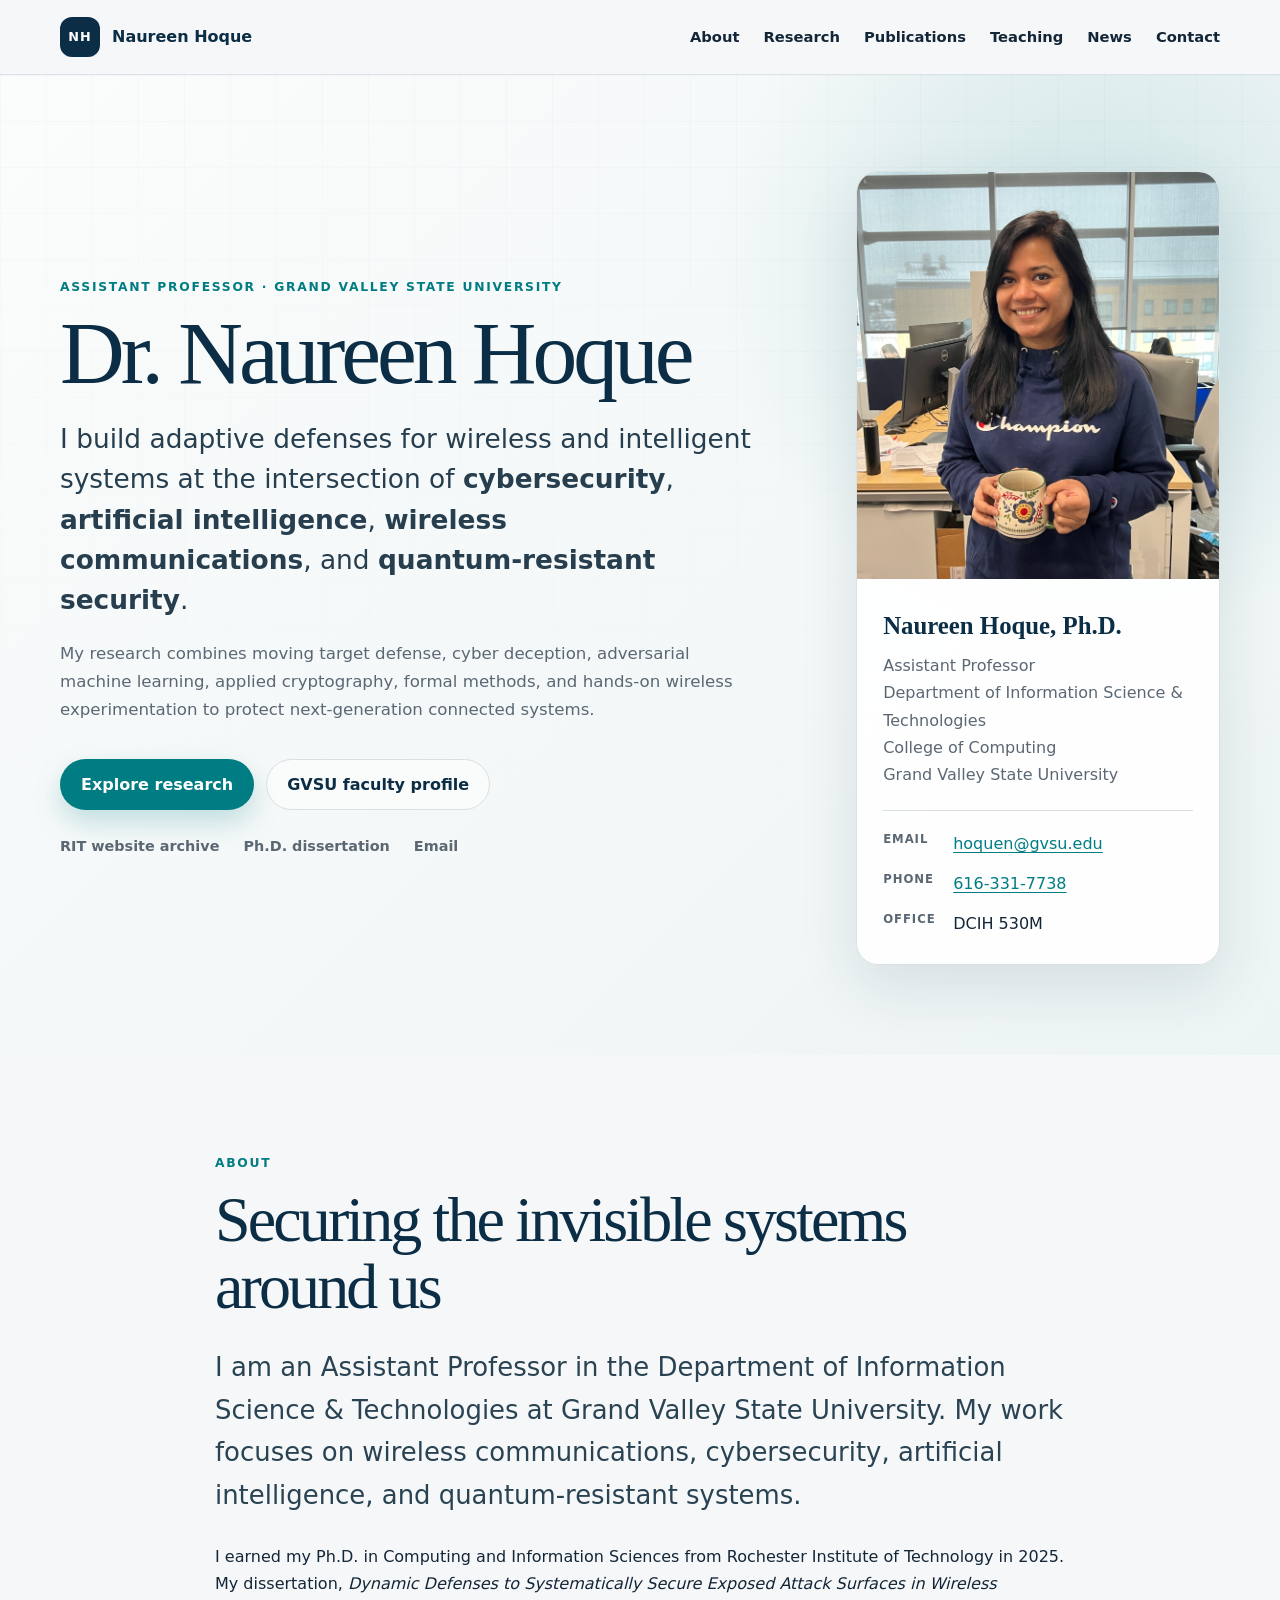
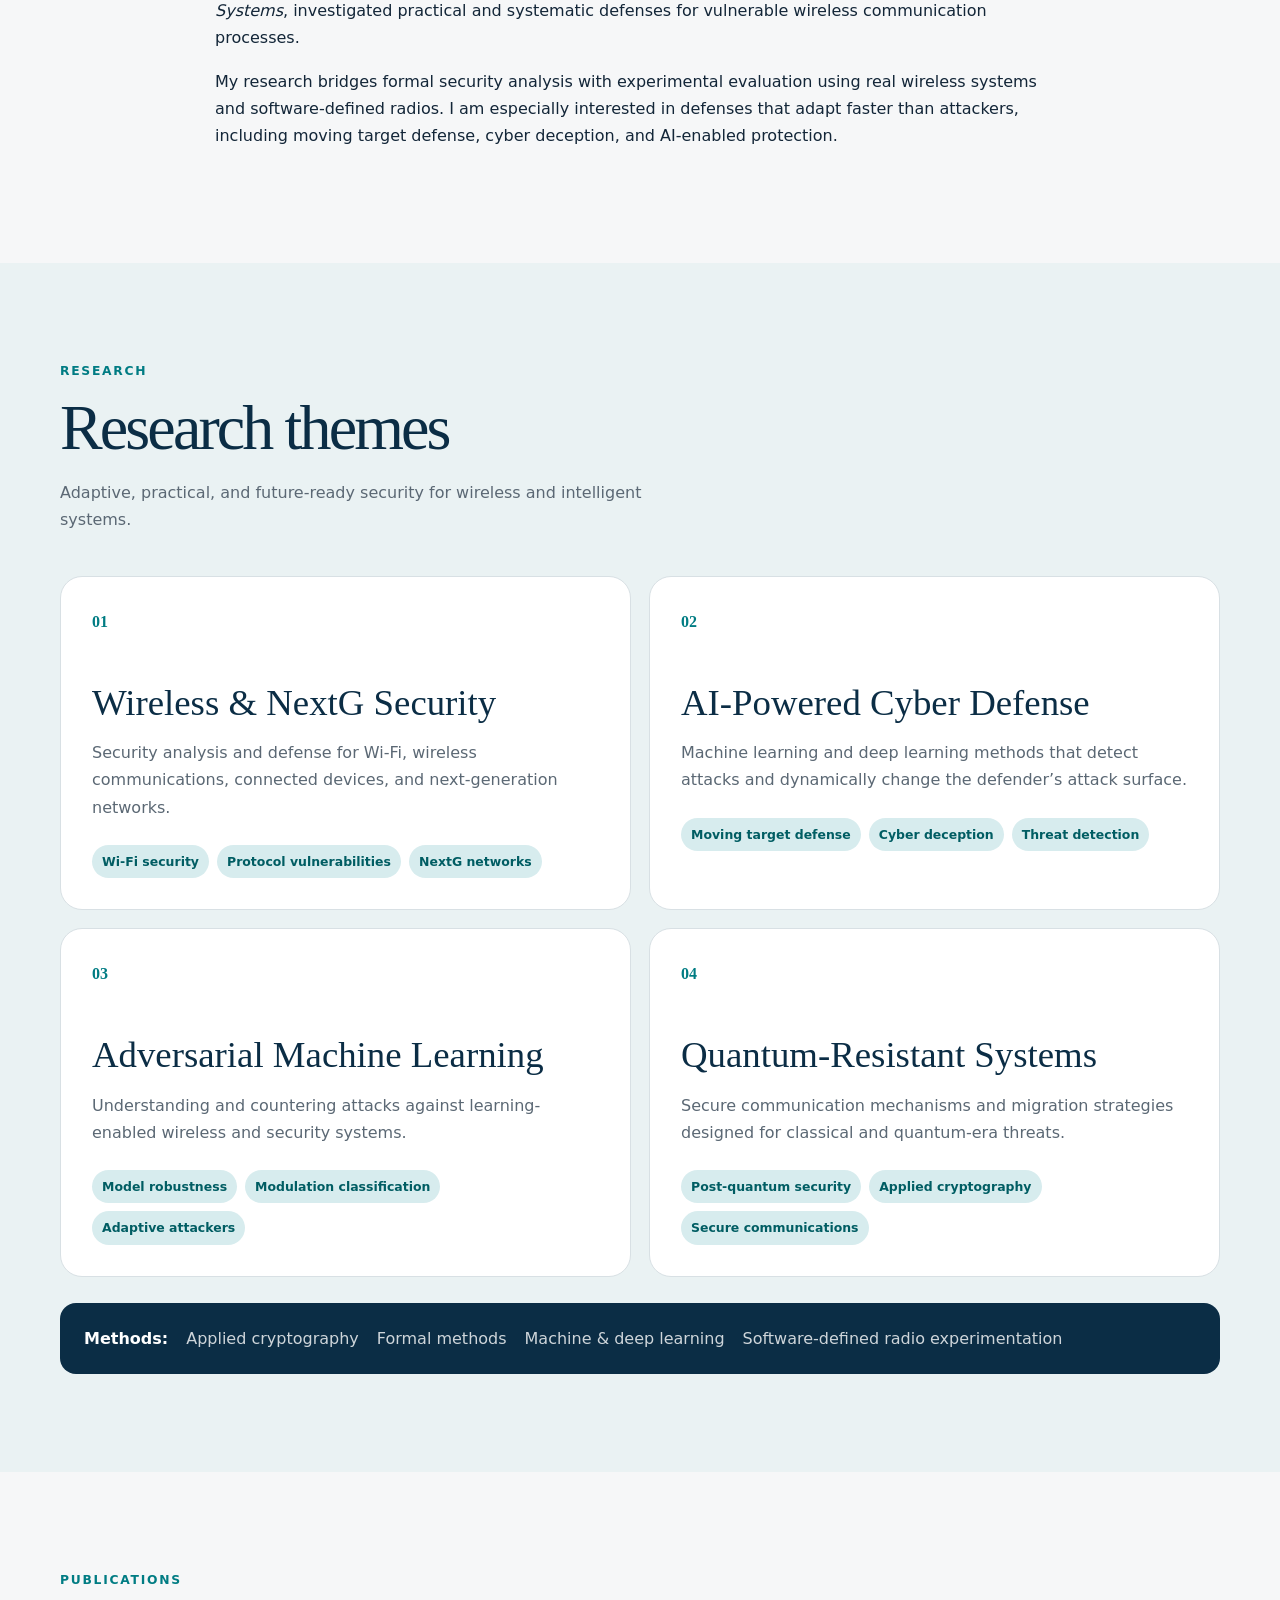
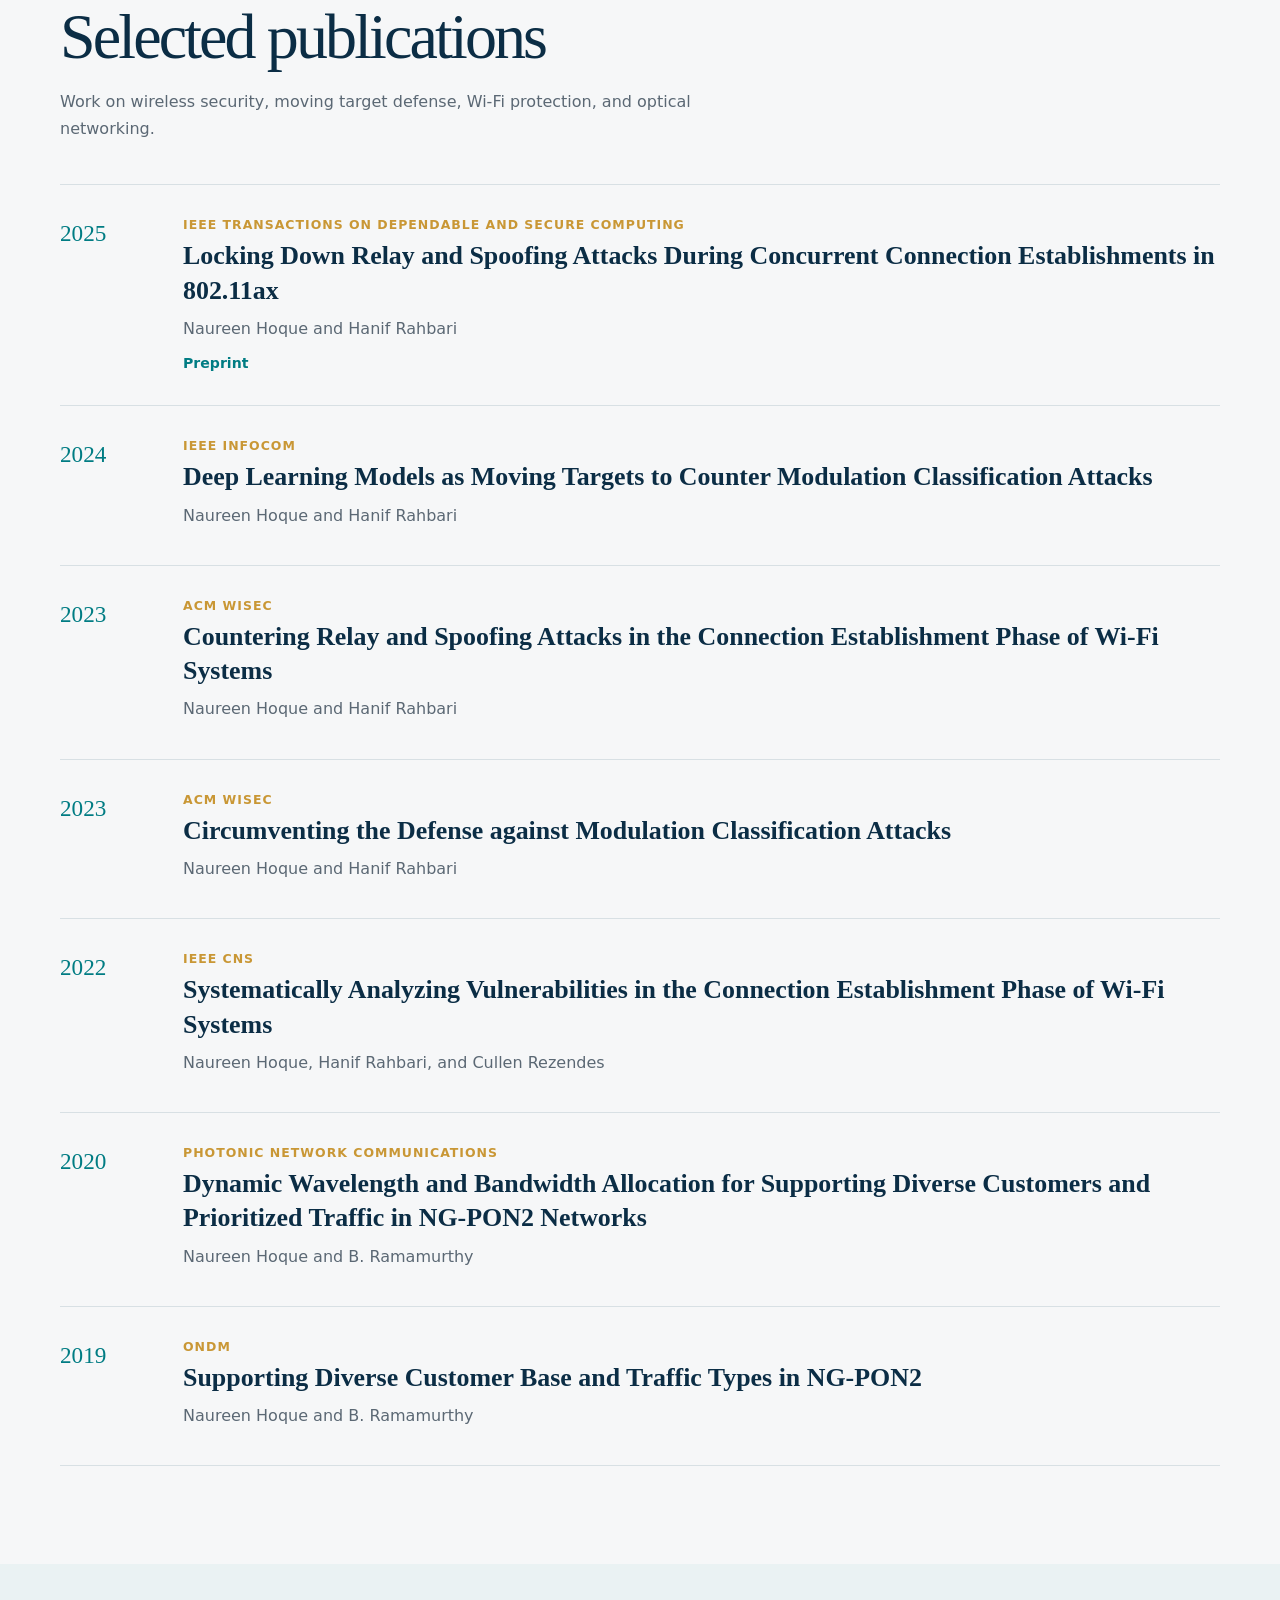
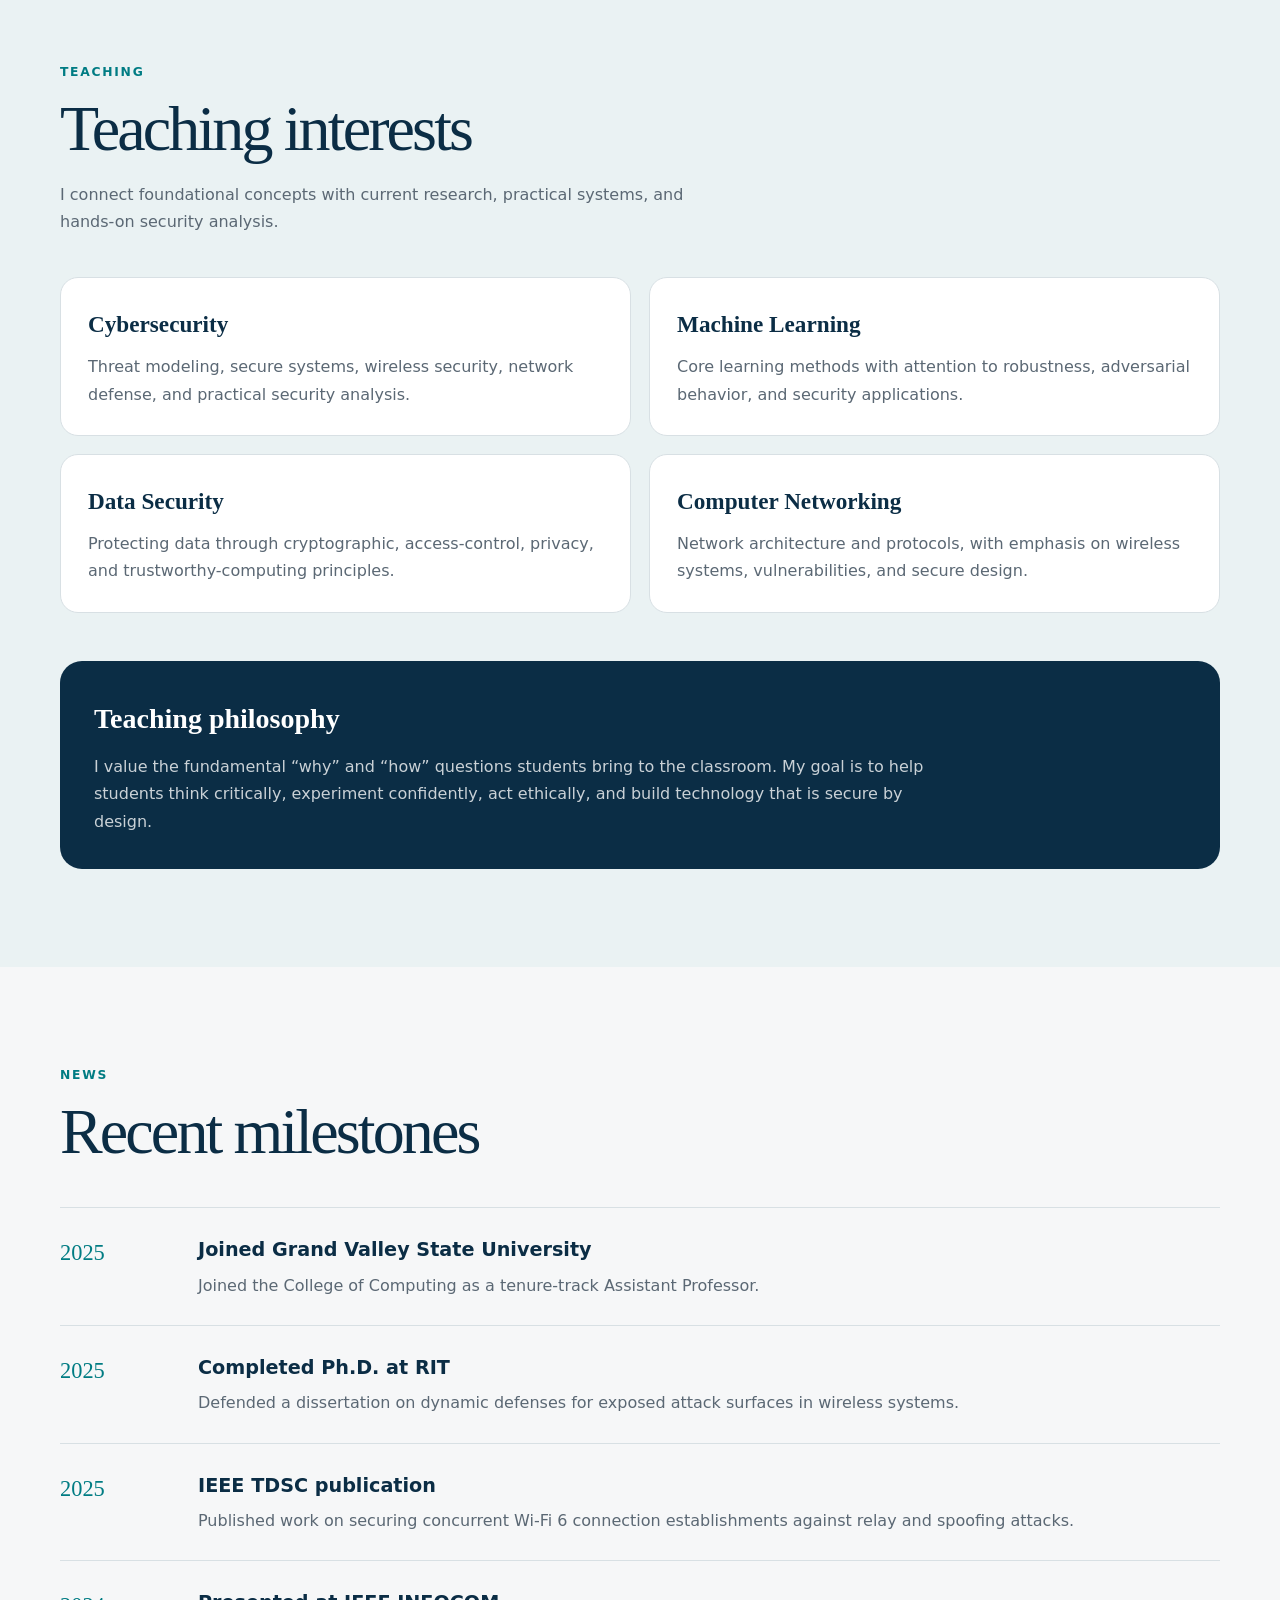
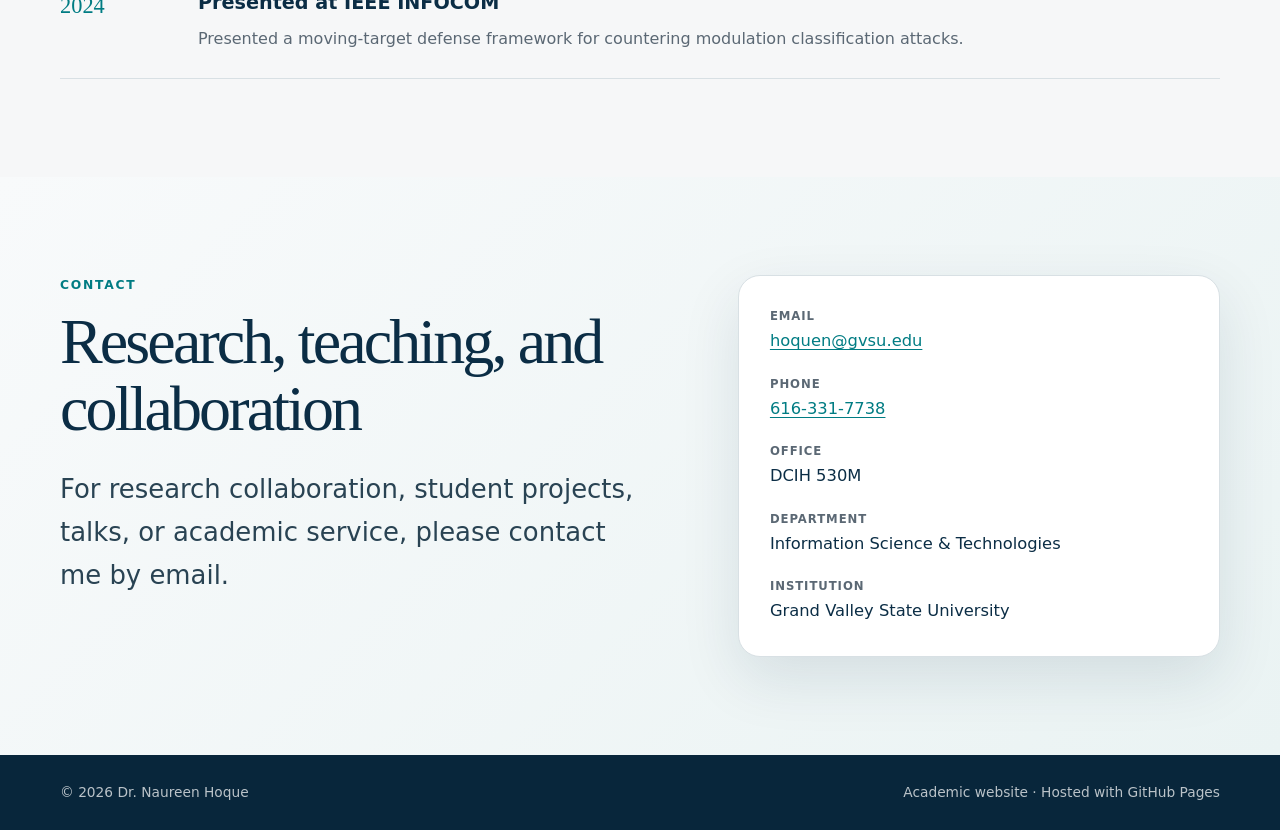
==== index.html @ 5f0228b6 "Add files via upload" ====
<!DOCTYPE html>
<html lang="en">
<head>
  <meta charset="UTF-8">
  <meta name="viewport" content="width=device-width, initial-scale=1.0">
  <meta name="description" content="Academic website of Dr. Naureen Hoque, Assistant Professor at Grand Valley State University, researching wireless security, artificial intelligence, cybersecurity, and quantum-resistant systems.">
  <title>Dr. Naureen Hoque | Wireless Security, AI & Cybersecurity</title>
  <link rel="stylesheet" href="styles.css">
  <script defer src="script.js"></script>
</head>
<body>
  <a class="skip-link" href="#main">Skip to content</a>

  <header class="site-header">
    <nav class="nav shell" aria-label="Primary navigation">
      <a class="brand" href="#home">
        <span class="brand-mark">NH</span>
        <span>Naureen Hoque</span>
      </a>
      <button class="menu-button" type="button" aria-expanded="false" aria-controls="nav-links">Menu</button>
      <div class="nav-links" id="nav-links">
        <a href="#about">About</a>
        <a href="#research">Research</a>
        <a href="#publications">Publications</a>
        <a href="#teaching">Teaching</a>
        <a href="#news">News</a>
        <a href="#contact">Contact</a>
      </div>
    </nav>
  </header>

  <main id="main">
    <section class="hero" id="home">
      <div class="shell hero-grid">
        <div class="hero-copy">
          <p class="eyebrow">Assistant Professor · Grand Valley State University</p>
          <h1>Dr. Naureen Hoque</h1>
          <p class="lead">
            I build adaptive defenses for wireless and intelligent systems at the intersection of
            <strong>cybersecurity</strong>, <strong>artificial intelligence</strong>,
            <strong>wireless communications</strong>, and <strong>quantum-resistant security</strong>.
          </p>
          <p class="intro">
            My research combines moving target defense, cyber deception, adversarial machine learning,
            applied cryptography, formal methods, and hands-on wireless experimentation to protect
            next-generation connected systems.
          </p>
          <div class="actions">
            <a class="button primary" href="#research">Explore research</a>
            <a class="button secondary" href="https://www.gvsu.edu/computing/hoque-naureen-193">GVSU faculty profile</a>
          </div>
          <div class="quick-links">
            <a href="https://people.rit.edu/~nh9502/">RIT website archive</a>
            <a href="https://repository.rit.edu/theses/12262/">Ph.D. dissertation</a>
            <a href="mailto:hoquen@gvsu.edu">Email</a>
          </div>
        </div>

        <aside class="profile-card" aria-label="Faculty profile">
          <img src="profile.jpg" alt="Portrait of Dr. Naureen Hoque">
          <div class="profile-content">
            <h2>Naureen Hoque, Ph.D.</h2>
            <p>Assistant Professor</p>
            <p>Department of Information Science &amp; Technologies</p>
            <p>College of Computing</p>
            <p>Grand Valley State University</p>
            <dl>
              <div><dt>Email</dt><dd><a href="mailto:hoquen@gvsu.edu">hoquen@gvsu.edu</a></dd></div>
              <div><dt>Phone</dt><dd><a href="tel:+16163317738">616-331-7738</a></dd></div>
              <div><dt>Office</dt><dd>DCIH 530M</dd></div>
            </dl>
          </div>
        </aside>
      </div>
    </section>

    <section class="section" id="about">
      <div class="shell narrow">
        <p class="section-label">About</p>
        <h2>Securing the invisible systems around us</h2>
        <p class="large-text">
          I am an Assistant Professor in the Department of Information Science &amp; Technologies at
          Grand Valley State University. My work focuses on wireless communications, cybersecurity,
          artificial intelligence, and quantum-resistant systems.
        </p>
        <p>
          I earned my Ph.D. in Computing and Information Sciences from Rochester Institute of Technology
          in 2025. My dissertation, <em>Dynamic Defenses to Systematically Secure Exposed Attack Surfaces
          in Wireless Systems</em>, investigated practical and systematic defenses for vulnerable wireless
          communication processes.
        </p>
        <p>
          My research bridges formal security analysis with experimental evaluation using real wireless
          systems and software-defined radios. I am especially interested in defenses that adapt faster
          than attackers, including moving target defense, cyber deception, and AI-enabled protection.
        </p>
      </div>
    </section>

    <section class="section tinted" id="research">
      <div class="shell">
        <p class="section-label">Research</p>
        <div class="section-heading">
          <div>
            <h2>Research themes</h2>
            <p>Adaptive, practical, and future-ready security for wireless and intelligent systems.</p>
          </div>
        </div>

        <div class="research-grid">
          <article class="research-card">
            <span>01</span>
            <h3>Wireless &amp; NextG Security</h3>
            <p>Security analysis and defense for Wi-Fi, wireless communications, connected devices, and next-generation networks.</p>
            <ul><li>Wi-Fi security</li><li>Protocol vulnerabilities</li><li>NextG networks</li></ul>
          </article>
          <article class="research-card">
            <span>02</span>
            <h3>AI-Powered Cyber Defense</h3>
            <p>Machine learning and deep learning methods that detect attacks and dynamically change the defender’s attack surface.</p>
            <ul><li>Moving target defense</li><li>Cyber deception</li><li>Threat detection</li></ul>
          </article>
          <article class="research-card">
            <span>03</span>
            <h3>Adversarial Machine Learning</h3>
            <p>Understanding and countering attacks against learning-enabled wireless and security systems.</p>
            <ul><li>Model robustness</li><li>Modulation classification</li><li>Adaptive attackers</li></ul>
          </article>
          <article class="research-card">
            <span>04</span>
            <h3>Quantum-Resistant Systems</h3>
            <p>Secure communication mechanisms and migration strategies designed for classical and quantum-era threats.</p>
            <ul><li>Post-quantum security</li><li>Applied cryptography</li><li>Secure communications</li></ul>
          </article>
        </div>

        <div class="methods-strip">
          <strong>Methods:</strong>
          <span>Applied cryptography</span>
          <span>Formal methods</span>
          <span>Machine &amp; deep learning</span>
          <span>Software-defined radio experimentation</span>
        </div>
      </div>
    </section>

    <section class="section" id="publications">
      <div class="shell">
        <p class="section-label">Publications</p>
        <div class="section-heading">
          <div>
            <h2>Selected publications</h2>
            <p>Work on wireless security, moving target defense, Wi-Fi protection, and optical networking.</p>
          </div>
        </div>

        <div class="publication-list">
          <article class="publication">
            <div class="year">2025</div>
            <div>
              <p class="venue">IEEE Transactions on Dependable and Secure Computing</p>
              <h3>Locking Down Relay and Spoofing Attacks During Concurrent Connection Establishments in 802.11ax</h3>
              <p>Naureen Hoque and Hanif Rahbari</p>
              <a href="https://arxiv.org/abs/2501.01517">Preprint</a>
            </div>
          </article>
          <article class="publication">
            <div class="year">2024</div>
            <div>
              <p class="venue">IEEE INFOCOM</p>
              <h3>Deep Learning Models as Moving Targets to Counter Modulation Classification Attacks</h3>
              <p>Naureen Hoque and Hanif Rahbari</p>
            </div>
          </article>
          <article class="publication">
            <div class="year">2023</div>
            <div>
              <p class="venue">ACM WiSec</p>
              <h3>Countering Relay and Spoofing Attacks in the Connection Establishment Phase of Wi-Fi Systems</h3>
              <p>Naureen Hoque and Hanif Rahbari</p>
            </div>
          </article>
          <article class="publication">
            <div class="year">2023</div>
            <div>
              <p class="venue">ACM WiSec</p>
              <h3>Circumventing the Defense against Modulation Classification Attacks</h3>
              <p>Naureen Hoque and Hanif Rahbari</p>
            </div>
          </article>
          <article class="publication">
            <div class="year">2022</div>
            <div>
              <p class="venue">IEEE CNS</p>
              <h3>Systematically Analyzing Vulnerabilities in the Connection Establishment Phase of Wi-Fi Systems</h3>
              <p>Naureen Hoque, Hanif Rahbari, and Cullen Rezendes</p>
            </div>
          </article>
          <article class="publication">
            <div class="year">2020</div>
            <div>
              <p class="venue">Photonic Network Communications</p>
              <h3>Dynamic Wavelength and Bandwidth Allocation for Supporting Diverse Customers and Prioritized Traffic in NG-PON2 Networks</h3>
              <p>Naureen Hoque and B. Ramamurthy</p>
            </div>
          </article>
          <article class="publication">
            <div class="year">2019</div>
            <div>
              <p class="venue">ONDM</p>
              <h3>Supporting Diverse Customer Base and Traffic Types in NG-PON2</h3>
              <p>Naureen Hoque and B. Ramamurthy</p>
            </div>
          </article>
        </div>
      </div>
    </section>

    <section class="section tinted" id="teaching">
      <div class="shell">
        <p class="section-label">Teaching</p>
        <div class="section-heading">
          <div>
            <h2>Teaching interests</h2>
            <p>I connect foundational concepts with current research, practical systems, and hands-on security analysis.</p>
          </div>
        </div>
        <div class="teaching-grid">
          <article><h3>Cybersecurity</h3><p>Threat modeling, secure systems, wireless security, network defense, and practical security analysis.</p></article>
          <article><h3>Machine Learning</h3><p>Core learning methods with attention to robustness, adversarial behavior, and security applications.</p></article>
          <article><h3>Data Security</h3><p>Protecting data through cryptographic, access-control, privacy, and trustworthy-computing principles.</p></article>
          <article><h3>Computer Networking</h3><p>Network architecture and protocols, with emphasis on wireless systems, vulnerabilities, and secure design.</p></article>
        </div>
        <div class="teaching-philosophy">
          <h3>Teaching philosophy</h3>
          <p>
            I value the fundamental “why” and “how” questions students bring to the classroom. My goal is to
            help students think critically, experiment confidently, act ethically, and build technology that is secure by design.
          </p>
        </div>
      </div>
    </section>

    <section class="section" id="news">
      <div class="shell">
        <p class="section-label">News</p>
        <h2>Recent milestones</h2>
        <div class="timeline">
          <article><time>2025</time><div><h3>Joined Grand Valley State University</h3><p>Joined the College of Computing as a tenure-track Assistant Professor.</p></div></article>
          <article><time>2025</time><div><h3>Completed Ph.D. at RIT</h3><p>Defended a dissertation on dynamic defenses for exposed attack surfaces in wireless systems.</p></div></article>
          <article><time>2025</time><div><h3>IEEE TDSC publication</h3><p>Published work on securing concurrent Wi-Fi 6 connection establishments against relay and spoofing attacks.</p></div></article>
          <article><time>2024</time><div><h3>Presented at IEEE INFOCOM</h3><p>Presented a moving-target defense framework for countering modulation classification attacks.</p></div></article>
        </div>
      </div>
    </section>

    <section class="section contact-section" id="contact">
      <div class="shell contact-grid">
        <div>
          <p class="section-label">Contact</p>
          <h2>Research, teaching, and collaboration</h2>
          <p class="large-text">For research collaboration, student projects, talks, or academic service, please contact me by email.</p>
        </div>
        <div class="contact-card">
          <dl>
            <div><dt>Email</dt><dd><a href="mailto:hoquen@gvsu.edu">hoquen@gvsu.edu</a></dd></div>
            <div><dt>Phone</dt><dd><a href="tel:+16163317738">616-331-7738</a></dd></div>
            <div><dt>Office</dt><dd>DCIH 530M</dd></div>
            <div><dt>Department</dt><dd>Information Science &amp; Technologies</dd></div>
            <div><dt>Institution</dt><dd>Grand Valley State University</dd></div>
          </dl>
        </div>
      </div>
    </section>
  </main>

  <footer>
    <div class="shell footer-inner">
      <p>© <span id="year"></span> Dr. Naureen Hoque</p>
      <p>Academic website · Hosted with GitHub Pages</p>
    </div>
  </footer>
</body>
</html>
---- styles.css ----
:root {
  --ink: #132638;
  --muted: #5b6874;
  --paper: #f6f7f8;
  --surface: #ffffff;
  --tint: #eaf2f3;
  --line: #d8e0e4;
  --accent: #007c83;
  --accent-dark: #005d63;
  --navy: #0b2d45;
  --gold: #c99735;
  --shadow: 0 22px 60px rgba(11, 45, 69, 0.11);
  --radius: 22px;
  --width: 1160px;
}

* { box-sizing: border-box; }
html { scroll-behavior: smooth; }
body {
  margin: 0;
  color: var(--ink);
  background: var(--paper);
  font-family: Inter, ui-sans-serif, system-ui, -apple-system, BlinkMacSystemFont, "Segoe UI", sans-serif;
  line-height: 1.7;
}
a { color: var(--accent); text-underline-offset: .2em; }
a:hover { color: var(--accent-dark); }
img { max-width: 100%; display: block; }
.shell { width: min(calc(100% - 40px), var(--width)); margin-inline: auto; }
.narrow { max-width: 850px; }
.skip-link { position: fixed; top: 10px; left: 10px; z-index: 100; padding: 9px 13px; color: white; background: var(--navy); border-radius: 8px; transform: translateY(-160%); }
.skip-link:focus { transform: translateY(0); }

.site-header { position: sticky; top: 0; z-index: 50; background: rgba(246,247,248,.94); border-bottom: 1px solid rgba(216,224,228,.9); backdrop-filter: blur(14px); }
.nav { min-height: 74px; display: flex; align-items: center; justify-content: space-between; gap: 28px; }
.brand { display: inline-flex; align-items: center; gap: 12px; color: var(--navy); font-weight: 850; text-decoration: none; }
.brand-mark { display: grid; place-items: center; width: 40px; height: 40px; color: white; background: var(--navy); border-radius: 12px; font-size: .8rem; letter-spacing: .08em; }
.nav-links { display: flex; gap: 24px; align-items: center; }
.nav-links a { color: var(--ink); font-size: .92rem; font-weight: 720; text-decoration: none; }
.nav-links a:hover { color: var(--accent); }
.menu-button { display: none; border: 0; background: transparent; color: var(--navy); font: inherit; font-weight: 800; cursor: pointer; }

.hero { position: relative; overflow: hidden; padding: 96px 0 90px; background: radial-gradient(circle at 85% 20%, rgba(0,124,131,.17), transparent 28%), linear-gradient(135deg, #fbfcfc, #edf4f4); }
.hero::before { content: ""; position: absolute; inset: 0; opacity: .17; pointer-events: none; background-image: linear-gradient(rgba(11,45,69,.12) 1px, transparent 1px), linear-gradient(90deg, rgba(11,45,69,.12) 1px, transparent 1px); background-size: 46px 46px; mask-image: linear-gradient(to bottom, black, transparent 90%); }
.hero-grid { position: relative; display: grid; grid-template-columns: 1.32fr .68fr; gap: clamp(50px, 8vw, 90px); align-items: center; }
.eyebrow, .section-label { margin: 0 0 12px; color: var(--accent); font-size: .77rem; font-weight: 900; letter-spacing: .14em; text-transform: uppercase; }
h1, h2, h3 { color: var(--navy); }
h1, .section h2 { font-family: Georgia, "Times New Roman", serif; font-weight: 500; letter-spacing: -.045em; }
h1 { max-width: 750px; margin: 0 0 24px; font-size: clamp(3.2rem, 7vw, 6.4rem); line-height: .95; }
.lead { max-width: 770px; margin: 0 0 20px; color: #263e4e; font-size: clamp(1.25rem, 2.4vw, 1.65rem); line-height: 1.52; }
.intro { max-width: 700px; margin: 0; color: var(--muted); font-size: 1.04rem; }
.actions { display: flex; flex-wrap: wrap; gap: 12px; margin-top: 34px; }
.button { display: inline-flex; min-height: 48px; align-items: center; justify-content: center; padding: 11px 20px; border: 1px solid transparent; border-radius: 999px; font-weight: 800; text-decoration: none; transition: transform .18s ease, box-shadow .18s ease, background .18s ease; }
.button:hover { transform: translateY(-2px); }
.button.primary { color: white; background: var(--accent); box-shadow: 0 12px 28px rgba(0,124,131,.22); }
.button.primary:hover { color: white; background: var(--accent-dark); }
.button.secondary { color: var(--navy); border-color: var(--line); background: rgba(255,255,255,.55); }
.button.secondary:hover { background: white; }
.quick-links { display: flex; flex-wrap: wrap; gap: 12px 24px; margin-top: 24px; }
.quick-links a { color: var(--muted); font-size: .9rem; font-weight: 750; text-decoration: none; }
.quick-links a:hover { color: var(--accent); }

.profile-card { overflow: hidden; background: rgba(255,255,255,.9); border: 1px solid rgba(216,224,228,.95); border-radius: var(--radius); box-shadow: var(--shadow); }
.profile-card img { width: 100%; aspect-ratio: 4 / 4.5; object-fit: cover; object-position: center 27%; }
.profile-content { padding: 26px; }
.profile-content h2 { margin: 0 0 5px; font-family: Georgia, "Times New Roman", serif; font-size: 1.55rem; font-weight: 600; }
.profile-content p { margin: 0; color: var(--muted); }
.profile-content dl { display: grid; gap: 13px; margin: 22px 0 0; padding-top: 19px; border-top: 1px solid var(--line); }
.profile-content dl div { display: grid; grid-template-columns: 58px 1fr; gap: 12px; }
dt { color: var(--muted); font-size: .73rem; font-weight: 900; letter-spacing: .08em; text-transform: uppercase; }
dd { margin: 0; }

.section { padding: 98px 0; }
.tinted { background: var(--tint); }
.section h2 { margin: 0 0 18px; font-size: clamp(2.3rem, 5vw, 4.35rem); line-height: 1.05; }
.large-text { color: #294353; font-size: clamp(1.25rem, 2.25vw, 1.62rem); line-height: 1.65; }
.section-heading { display: flex; justify-content: space-between; align-items: end; gap: 30px; margin-bottom: 42px; }
.section-heading p { max-width: 650px; margin: 0; color: var(--muted); }

.research-grid { display: grid; grid-template-columns: repeat(2, 1fr); gap: 18px; }
.research-card { min-height: 310px; padding: 31px; background: var(--surface); border: 1px solid var(--line); border-radius: var(--radius); transition: transform .18s ease, box-shadow .18s ease; }
.research-card:hover { transform: translateY(-5px); box-shadow: var(--shadow); }
.research-card > span { color: var(--accent); font-family: Georgia, "Times New Roman", serif; font-weight: 700; }
.research-card h3 { margin: 48px 0 12px; font-family: Georgia, "Times New Roman", serif; font-size: clamp(1.65rem, 3vw, 2.3rem); font-weight: 500; line-height: 1.1; }
.research-card p { color: var(--muted); }
.research-card ul { display: flex; flex-wrap: wrap; gap: 8px; margin: 24px 0 0; padding: 0; list-style: none; }
.research-card li { padding: 6px 10px; color: var(--accent-dark); background: #d7ecee; border-radius: 999px; font-size: .78rem; font-weight: 800; }
.methods-strip { display: flex; flex-wrap: wrap; gap: 10px 18px; margin-top: 26px; padding: 22px 24px; background: var(--navy); color: rgba(255,255,255,.8); border-radius: 16px; }
.methods-strip strong { color: white; }

.publication-list { border-top: 1px solid var(--line); }
.publication { display: grid; grid-template-columns: 95px 1fr; gap: 28px; padding: 29px 0; border-bottom: 1px solid var(--line); }
.year { color: var(--accent); font-family: Georgia, "Times New Roman", serif; font-size: 1.45rem; }
.publication .venue { margin: 0 0 4px; color: var(--gold); font-size: .78rem; font-weight: 900; letter-spacing: .08em; text-transform: uppercase; }
.publication h3 { margin: 0 0 7px; font-family: Georgia, "Times New Roman", serif; font-size: clamp(1.2rem, 2.3vw, 1.62rem); line-height: 1.32; }
.publication p:not(.venue) { margin: 0 0 7px; color: var(--muted); }
.publication a { font-size: .88rem; font-weight: 800; text-decoration: none; }

.teaching-grid { display: grid; grid-template-columns: repeat(2, 1fr); gap: 18px; }
.teaching-grid article { padding: 27px; background: white; border: 1px solid var(--line); border-radius: 18px; }
.teaching-grid h3 { margin: 0 0 9px; font-family: Georgia, "Times New Roman", serif; font-size: 1.45rem; }
.teaching-grid p { margin: 0; color: var(--muted); }
.teaching-philosophy { margin-top: 48px; padding: 34px; color: white; background: var(--navy); border-radius: var(--radius); }
.teaching-philosophy h3 { margin: 0 0 11px; color: white; font-family: Georgia, "Times New Roman", serif; font-size: 1.75rem; }
.teaching-philosophy p { max-width: 850px; margin: 0; color: rgba(255,255,255,.78); }

.timeline { margin-top: 42px; border-top: 1px solid var(--line); }
.timeline article { display: grid; grid-template-columns: 110px 1fr; gap: 28px; padding: 26px 0; border-bottom: 1px solid var(--line); }
.timeline time { color: var(--accent); font-family: Georgia, "Times New Roman", serif; font-size: 1.4rem; }
.timeline h3 { margin: 0 0 5px; font-size: 1.2rem; }
.timeline p { margin: 0; color: var(--muted); }

.contact-section { background: linear-gradient(135deg, #f8fafb, #eaf3f3); }
.contact-grid { display: grid; grid-template-columns: 1fr .82fr; gap: clamp(50px, 8vw, 90px); align-items: start; }
.contact-card { padding: 31px; background: white; border: 1px solid var(--line); border-radius: var(--radius); box-shadow: var(--shadow); }
.contact-card dl { display: grid; gap: 20px; margin: 0; }
.contact-card dd { color: var(--navy); font-size: 1.02rem; }

footer { padding: 26px 0; background: #08263b; color: rgba(255,255,255,.72); }
.footer-inner { display: flex; justify-content: space-between; gap: 24px; }
.footer-inner p { margin: 0; font-size: .86rem; }

@media (max-width: 860px) {
  .menu-button { display: block; }
  .nav { position: relative; }
  .nav-links { position: absolute; top: calc(100% + 1px); left: -20px; right: -20px; display: none; padding: 12px 20px 18px; background: var(--paper); border-bottom: 1px solid var(--line); box-shadow: 0 16px 30px rgba(11,45,69,.08); }
  .nav-links.open { display: grid; gap: 0; }
  .nav-links a { padding: 10px 4px; }
  .hero { padding-top: 72px; }
  .hero-grid, .contact-grid { grid-template-columns: 1fr; }
  .profile-card { max-width: 560px; }
  .research-grid, .teaching-grid { grid-template-columns: 1fr; }
}

@media (max-width: 580px) {
  .shell { width: min(calc(100% - 28px), var(--width)); }
  .section { padding: 76px 0; }
  .hero { padding: 64px 0 72px; }
  h1 { font-size: 3.45rem; }
  .research-card, .teaching-grid article, .contact-card { padding: 23px; }
  .publication, .timeline article { grid-template-columns: 1fr; gap: 8px; }
  .year, .timeline time { font-size: 1rem; font-weight: 850; }
  .footer-inner { flex-direction: column; gap: 5px; }
}

@media (prefers-reduced-motion: reduce) {
  html { scroll-behavior: auto; }
  *, *::before, *::after { transition-duration: .01ms !important; animation-duration: .01ms !important; }
}
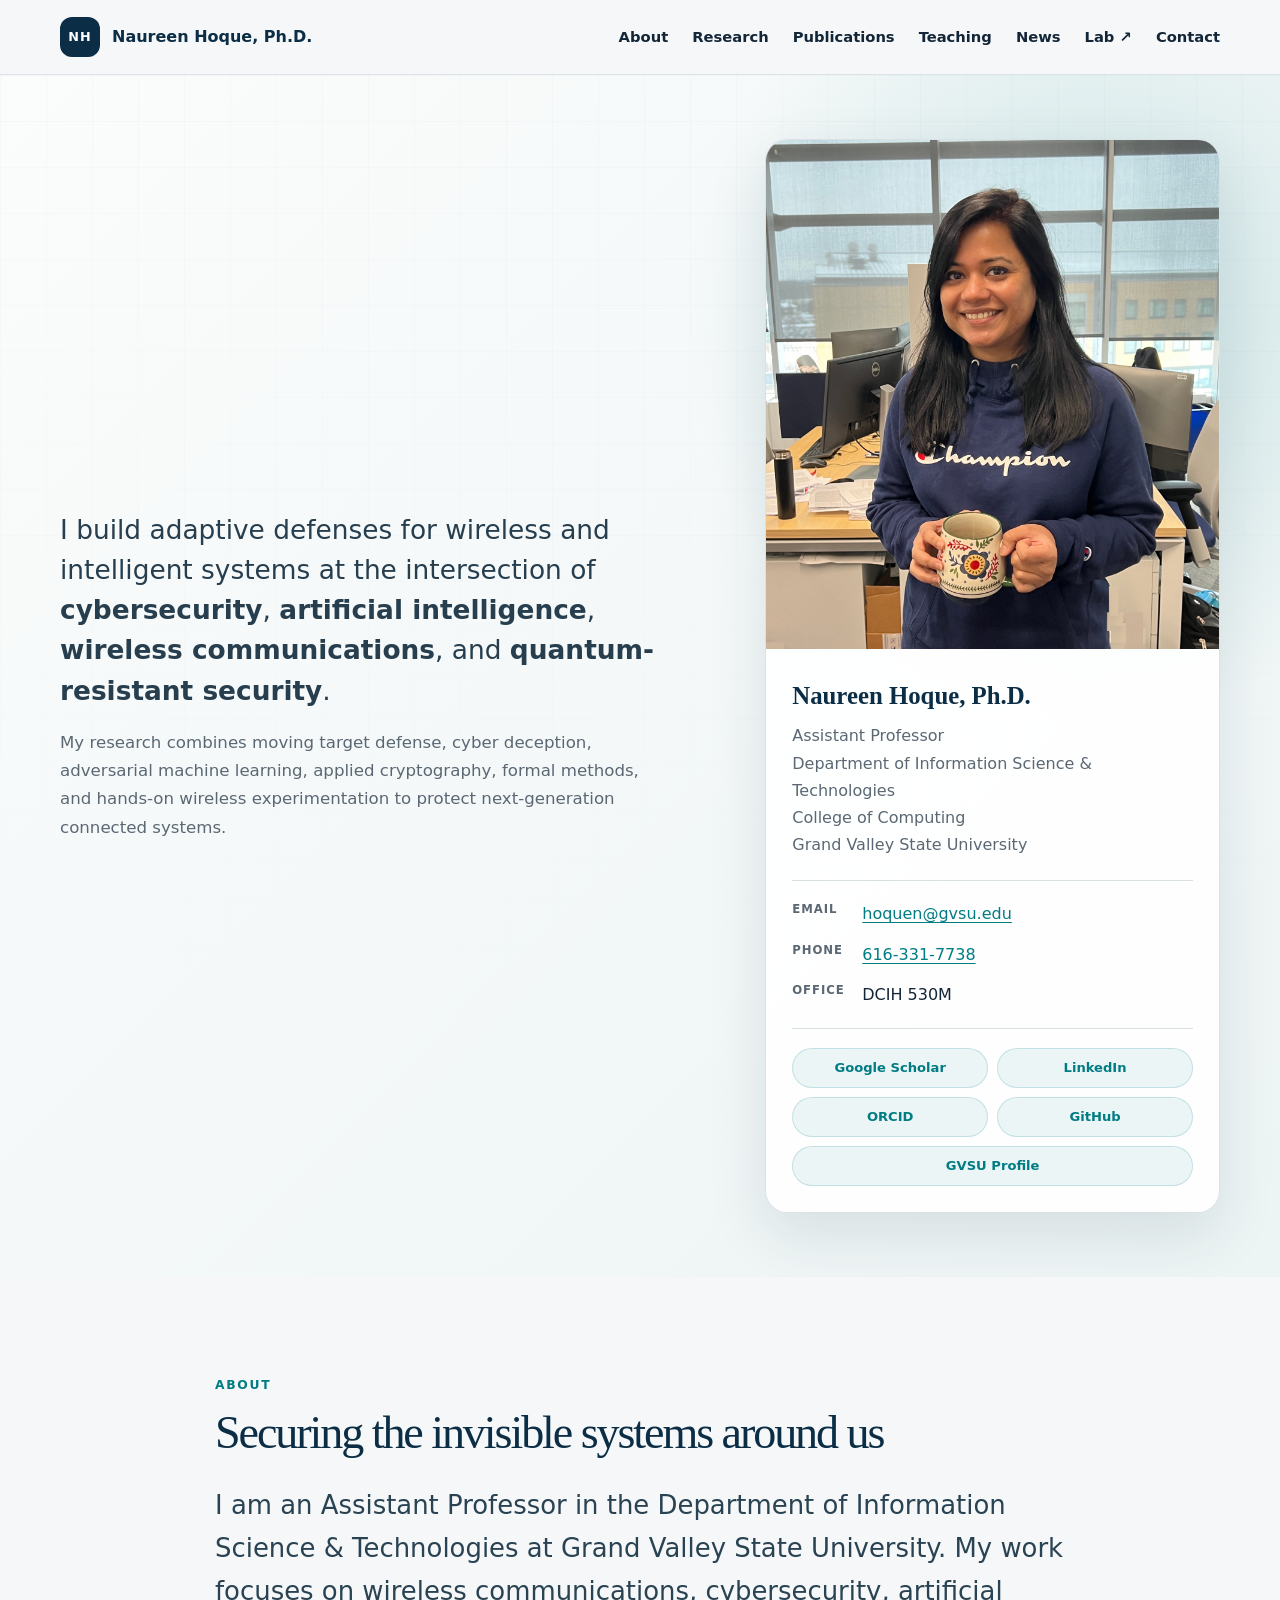
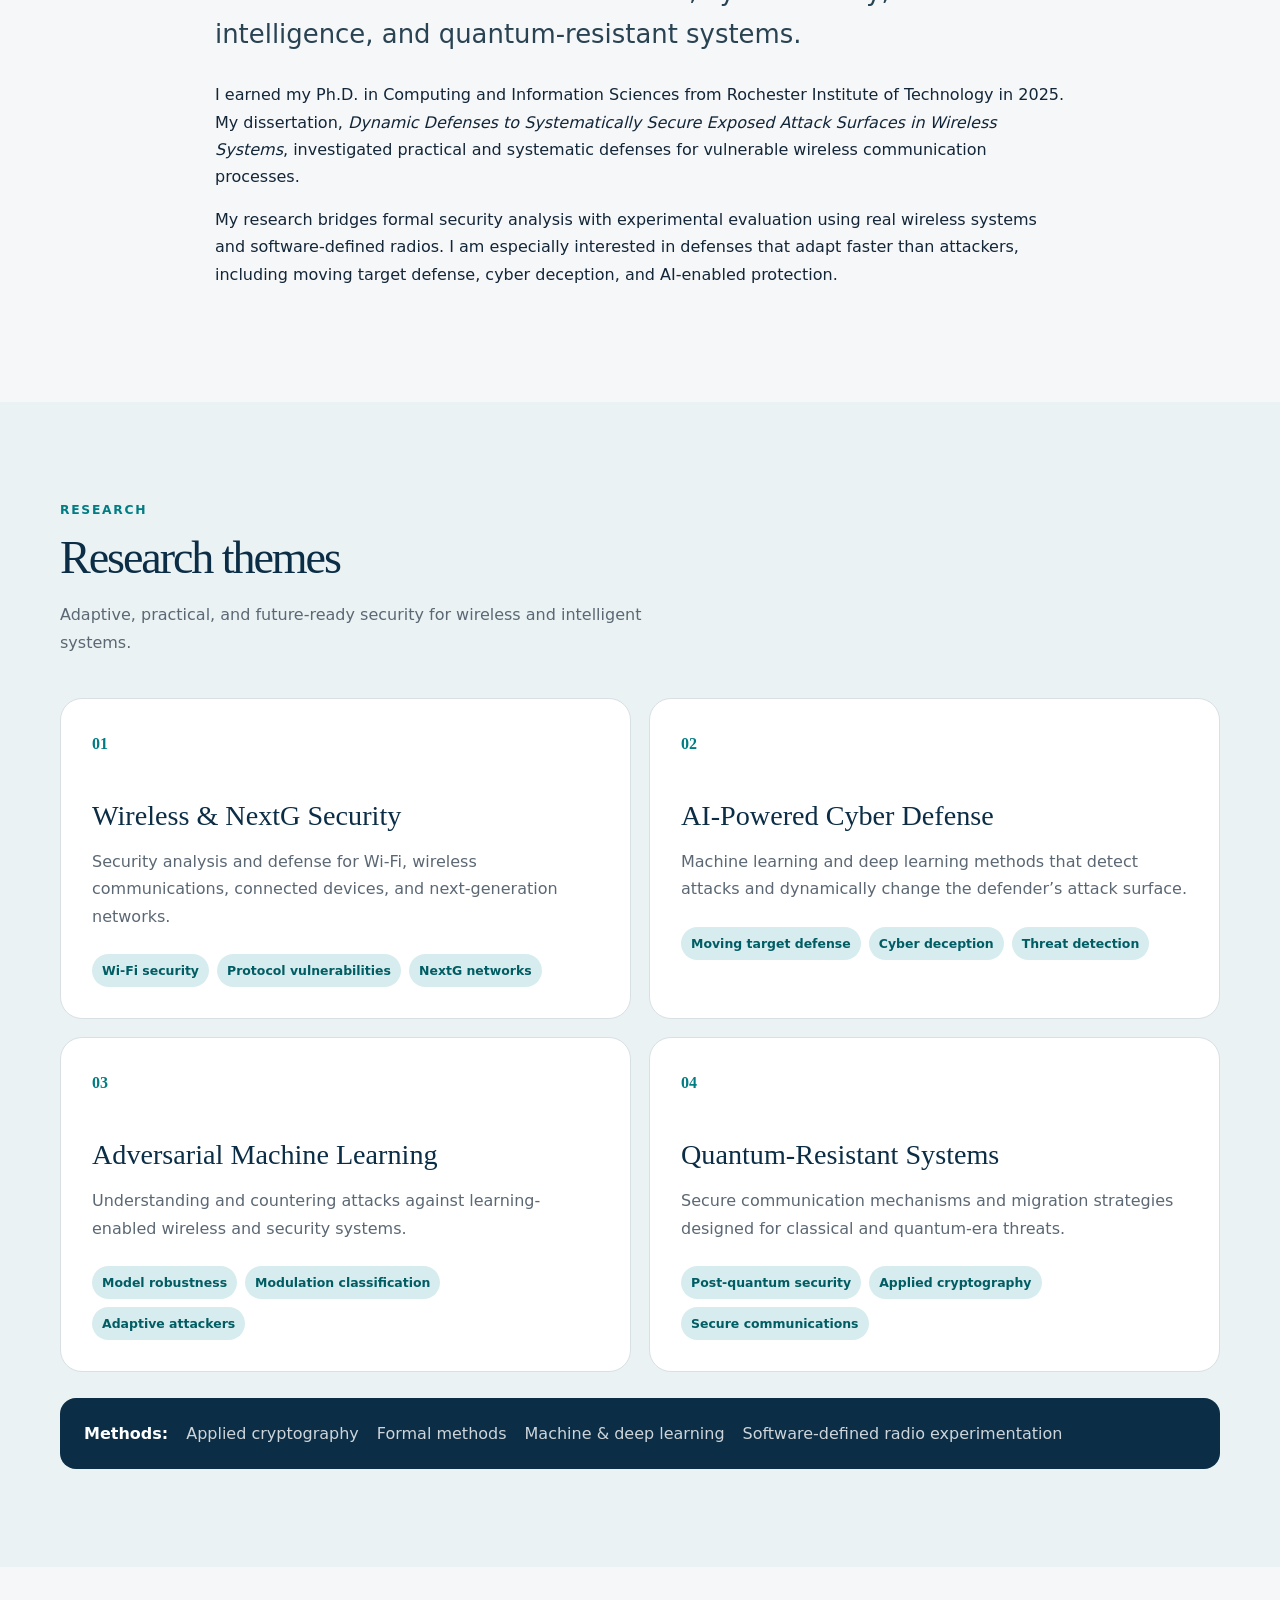
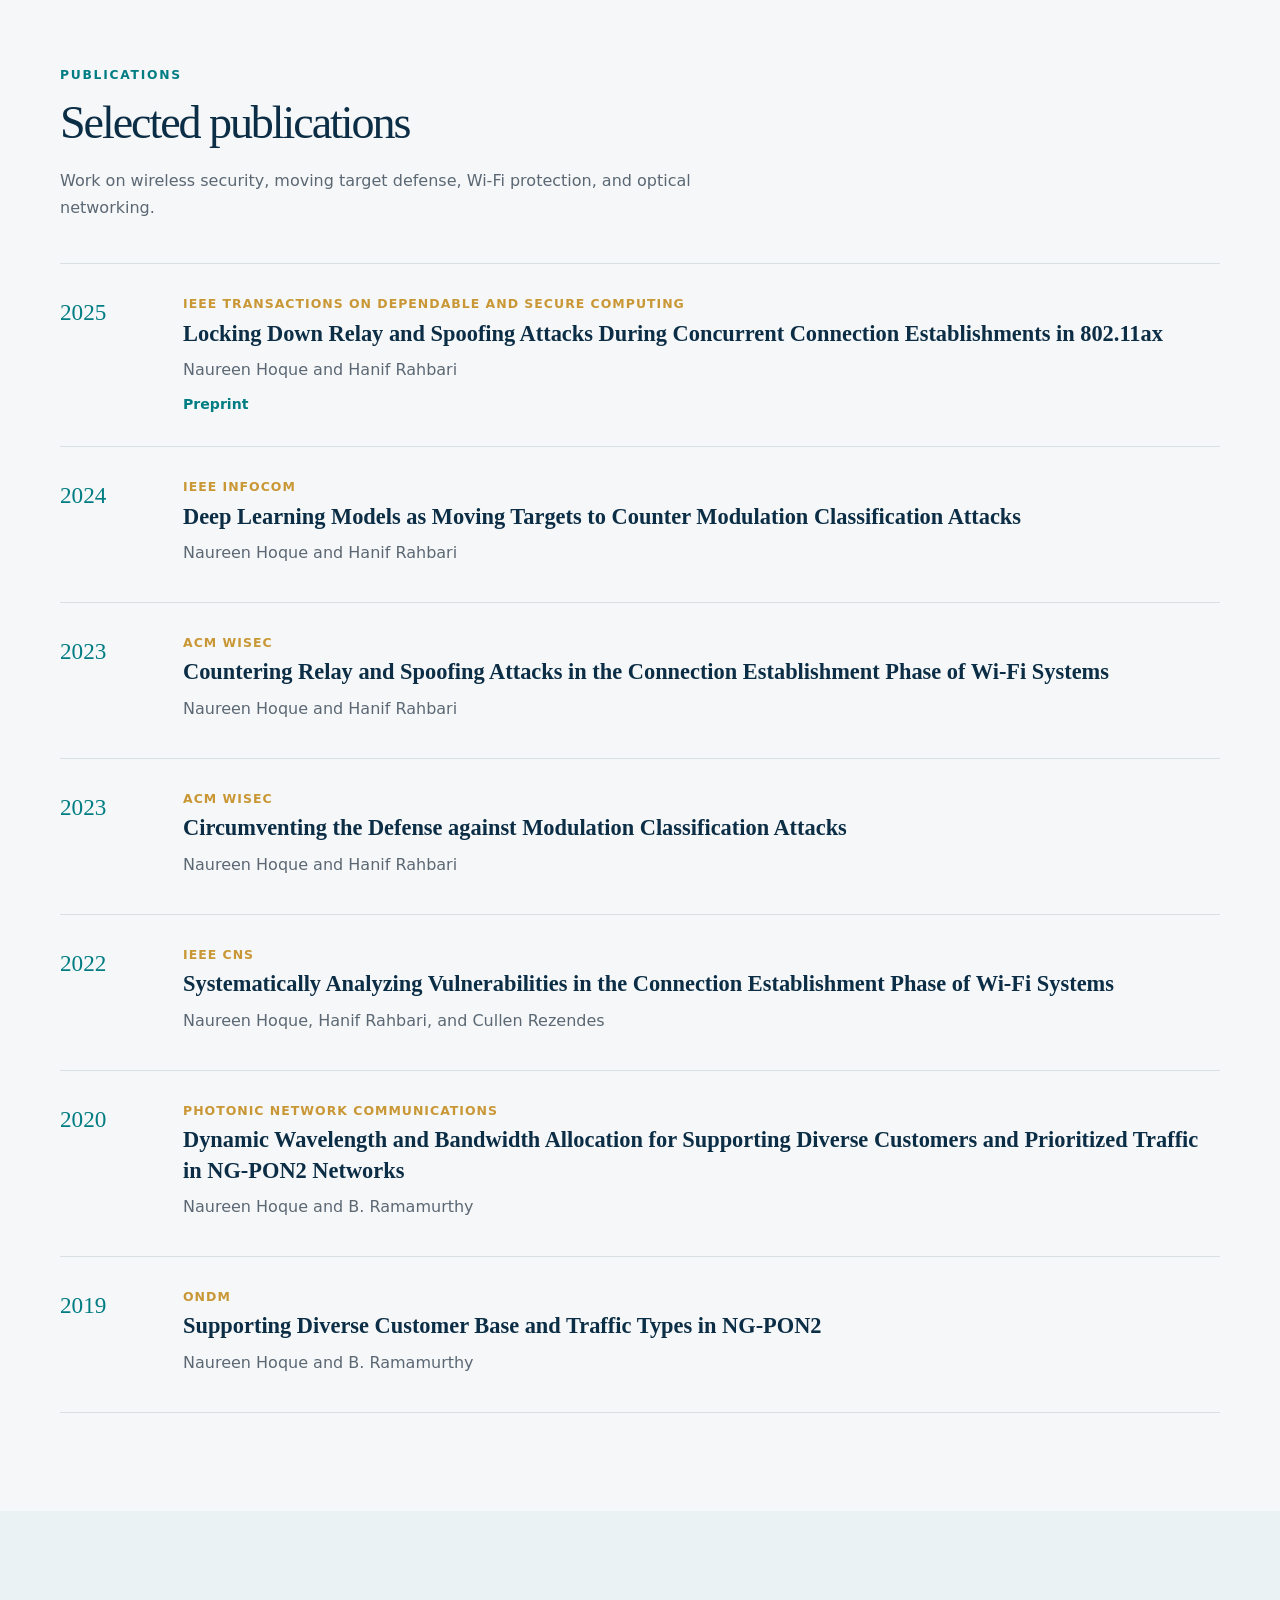
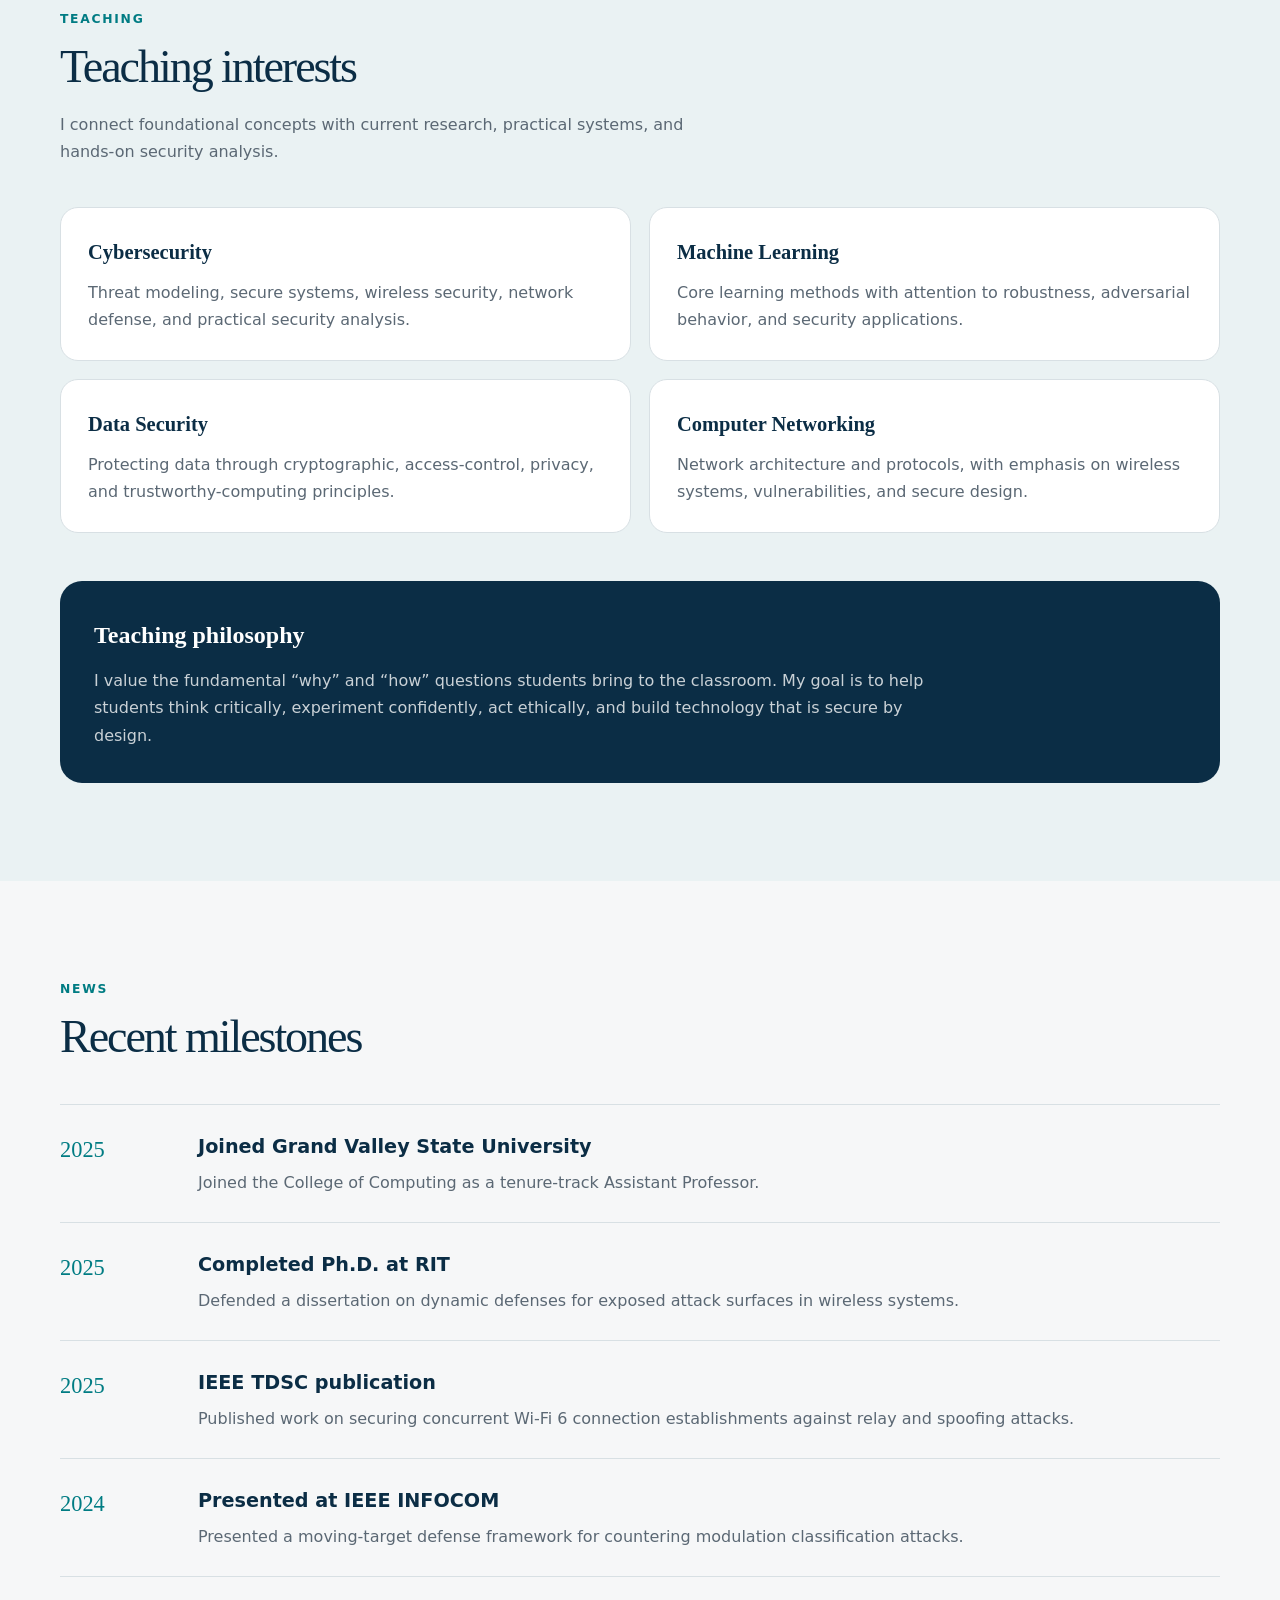
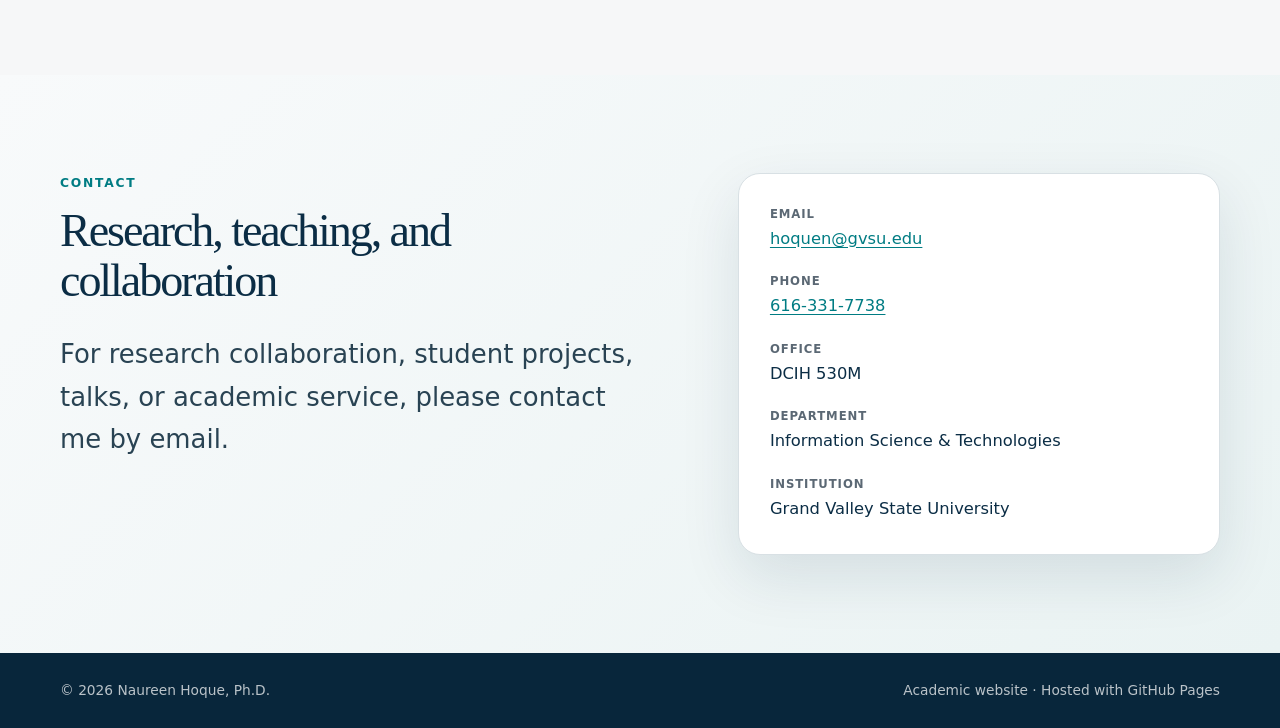
==== commit 242feece: "Add files via upload" ====
--- a/index.html
+++ b/index.html
@@ -3,8 +3,8 @@
 <head>
   <meta charset="UTF-8">
   <meta name="viewport" content="width=device-width, initial-scale=1.0">
-  <meta name="description" content="Academic website of Dr. Naureen Hoque, Assistant Professor at Grand Valley State University, researching wireless security, artificial intelligence, cybersecurity, and quantum-resistant systems.">
-  <title>Dr. Naureen Hoque | Wireless Security, AI & Cybersecurity</title>
+  <meta name="description" content="Academic website of Naureen Hoque, Ph.D., Assistant Professor at Grand Valley State University, researching wireless security, artificial intelligence, cybersecurity, and quantum-resistant systems.">
+  <title>Naureen Hoque, Ph.D. | Wireless Security, AI & Cybersecurity</title>
   <link rel="stylesheet" href="styles.css">
   <script defer src="script.js"></script>
 </head>
@@ -15,7 +15,7 @@
     <nav class="nav shell" aria-label="Primary navigation">
       <a class="brand" href="#home">
         <span class="brand-mark">NH</span>
-        <span>Naureen Hoque</span>
+        <span>Naureen Hoque, Ph.D.</span>
       </a>
       <button class="menu-button" type="button" aria-expanded="false" aria-controls="nav-links">Menu</button>
       <div class="nav-links" id="nav-links">
@@ -24,6 +24,7 @@
         <a href="#publications">Publications</a>
         <a href="#teaching">Teaching</a>
         <a href="#news">News</a>
+        <a href="lab.html" target="_blank" rel="noopener noreferrer">Lab ↗</a>
         <a href="#contact">Contact</a>
       </div>
     </nav>
@@ -33,9 +34,7 @@
     <section class="hero" id="home">
       <div class="shell hero-grid">
         <div class="hero-copy">
-          <p class="eyebrow">Assistant Professor · Grand Valley State University</p>
-          <h1>Dr. Naureen Hoque</h1>
-          <p class="lead">
+<p class="lead">
             I build adaptive defenses for wireless and intelligent systems at the intersection of
             <strong>cybersecurity</strong>, <strong>artificial intelligence</strong>,
             <strong>wireless communications</strong>, and <strong>quantum-resistant security</strong>.
@@ -45,19 +44,10 @@
             applied cryptography, formal methods, and hands-on wireless experimentation to protect
             next-generation connected systems.
           </p>
-          <div class="actions">
-            <a class="button primary" href="#research">Explore research</a>
-            <a class="button secondary" href="https://www.gvsu.edu/computing/hoque-naureen-193">GVSU faculty profile</a>
-          </div>
-          <div class="quick-links">
-            <a href="https://people.rit.edu/~nh9502/">RIT website archive</a>
-            <a href="https://repository.rit.edu/theses/12262/">Ph.D. dissertation</a>
-            <a href="mailto:hoquen@gvsu.edu">Email</a>
-          </div>
-        </div>
+</div>
 
         <aside class="profile-card" aria-label="Faculty profile">
-          <img src="profile.jpg" alt="Portrait of Dr. Naureen Hoque">
+          <img src="profile.jpg" alt="Portrait of Naureen Hoque, Ph.D.">
           <div class="profile-content">
             <h2>Naureen Hoque, Ph.D.</h2>
             <p>Assistant Professor</p>
@@ -69,6 +59,19 @@
               <div><dt>Phone</dt><dd><a href="tel:+16163317738">616-331-7738</a></dd></div>
               <div><dt>Office</dt><dd>DCIH 530M</dd></div>
             </dl>
+
+            <nav class="academic-links" aria-label="Academic and professional profiles">
+              <a href="https://scholar.google.com/citations?hl=en&amp;user=wmNvIxQAAAAJ"
+                 target="_blank" rel="noopener noreferrer">Google Scholar</a>
+              <a href="https://www.linkedin.com/pub/dir/Naureen/Hoque"
+                 target="_blank" rel="noopener noreferrer">LinkedIn</a>
+              <a href="https://orcid.org/0000-0001-6965-7017"
+                 target="_blank" rel="noopener noreferrer">ORCID</a>
+              <a href="https://github.com/hoquenaureen"
+                 target="_blank" rel="noopener noreferrer">GitHub</a>
+              <a href="https://www.gvsu.edu/computing/hoque-naureen-193"
+                 target="_blank" rel="noopener noreferrer">GVSU Profile</a>
+            </nav>
           </div>
         </aside>
       </div>
@@ -276,7 +279,7 @@
 
   <footer>
     <div class="shell footer-inner">
-      <p>© <span id="year"></span> Dr. Naureen Hoque</p>
+      <p>© <span id="year"></span> Naureen Hoque, Ph.D.</p>
       <p>Academic website · Hosted with GitHub Pages</p>
     </div>
   </footer>
--- a/styles.css
+++ b/styles.css
@@ -40,14 +40,14 @@
 .nav-links a:hover { color: var(--accent); }
 .menu-button { display: none; border: 0; background: transparent; color: var(--navy); font: inherit; font-weight: 800; cursor: pointer; }
 
-.hero { position: relative; overflow: hidden; padding: 96px 0 90px; background: radial-gradient(circle at 85% 20%, rgba(0,124,131,.17), transparent 28%), linear-gradient(135deg, #fbfcfc, #edf4f4); }
+.hero { position: relative; overflow: hidden; padding: 64px 0; background: radial-gradient(circle at 85% 20%, rgba(0,124,131,.17), transparent 28%), linear-gradient(135deg, #fbfcfc, #edf4f4); }
 .hero::before { content: ""; position: absolute; inset: 0; opacity: .17; pointer-events: none; background-image: linear-gradient(rgba(11,45,69,.12) 1px, transparent 1px), linear-gradient(90deg, rgba(11,45,69,.12) 1px, transparent 1px); background-size: 46px 46px; mask-image: linear-gradient(to bottom, black, transparent 90%); }
-.hero-grid { position: relative; display: grid; grid-template-columns: 1.32fr .68fr; gap: clamp(50px, 8vw, 90px); align-items: center; }
+.hero-grid { position: relative; display: grid; grid-template-columns: 1.15fr .85fr; gap: clamp(50px, 8vw, 90px); align-items: center; }
 .eyebrow, .section-label { margin: 0 0 12px; color: var(--accent); font-size: .77rem; font-weight: 900; letter-spacing: .14em; text-transform: uppercase; }
 h1, h2, h3 { color: var(--navy); }
 h1, .section h2 { font-family: Georgia, "Times New Roman", serif; font-weight: 500; letter-spacing: -.045em; }
-h1 { max-width: 750px; margin: 0 0 24px; font-size: clamp(3.2rem, 7vw, 6.4rem); line-height: .95; }
-.lead { max-width: 770px; margin: 0 0 20px; color: #263e4e; font-size: clamp(1.25rem, 2.4vw, 1.65rem); line-height: 1.52; }
+h1 { max-width: 750px; margin: 0 0 22px; font-size: clamp(2.5rem, 5vw, 4.5rem); line-height: 1.02; }
+.lead { max-width: 770px; margin: 0 0 18px; color: #263e4e; font-size: clamp(1.25rem, 2.4vw, 1.65rem); line-height: 1.52; }
 .intro { max-width: 700px; margin: 0; color: var(--muted); font-size: 1.04rem; }
 .actions { display: flex; flex-wrap: wrap; gap: 12px; margin-top: 34px; }
 .button { display: inline-flex; min-height: 48px; align-items: center; justify-content: center; padding: 11px 20px; border: 1px solid transparent; border-radius: 999px; font-weight: 800; text-decoration: none; transition: transform .18s ease, box-shadow .18s ease, background .18s ease; }
@@ -67,12 +67,49 @@
 .profile-content p { margin: 0; color: var(--muted); }
 .profile-content dl { display: grid; gap: 13px; margin: 22px 0 0; padding-top: 19px; border-top: 1px solid var(--line); }
 .profile-content dl div { display: grid; grid-template-columns: 58px 1fr; gap: 12px; }
+
+.academic-links {
+  display: grid;
+  grid-template-columns: repeat(2, minmax(0, 1fr));
+  gap: 9px;
+  margin-top: 20px;
+  padding-top: 19px;
+  border-top: 1px solid var(--line);
+}
+
+.academic-links a {
+  display: flex;
+  min-height: 40px;
+  align-items: center;
+  justify-content: center;
+  padding: 8px 10px;
+  color: var(--accent);
+  background: rgba(8, 133, 143, 0.07);
+  border: 1px solid rgba(8, 133, 143, 0.18);
+  border-radius: 999px;
+  font-size: 0.82rem;
+  font-weight: 800;
+  line-height: 1.15;
+  text-align: center;
+  text-decoration: none;
+}
+
+.academic-links a:hover,
+.academic-links a:focus-visible {
+  color: white;
+  background: var(--accent);
+  border-color: var(--accent);
+}
+
+.academic-links a:last-child:nth-child(odd) {
+  grid-column: 1 / -1;
+}
 dt { color: var(--muted); font-size: .73rem; font-weight: 900; letter-spacing: .08em; text-transform: uppercase; }
 dd { margin: 0; }
 
 .section { padding: 98px 0; }
 .tinted { background: var(--tint); }
-.section h2 { margin: 0 0 18px; font-size: clamp(2.3rem, 5vw, 4.35rem); line-height: 1.05; }
+.section h2 { margin: 0 0 18px; font-size: clamp(1.9rem, 3.6vw, 3.2rem); line-height: 1.1; }
 .large-text { color: #294353; font-size: clamp(1.25rem, 2.25vw, 1.62rem); line-height: 1.65; }
 .section-heading { display: flex; justify-content: space-between; align-items: end; gap: 30px; margin-bottom: 42px; }
 .section-heading p { max-width: 650px; margin: 0; color: var(--muted); }
@@ -81,7 +118,7 @@
 .research-card { min-height: 310px; padding: 31px; background: var(--surface); border: 1px solid var(--line); border-radius: var(--radius); transition: transform .18s ease, box-shadow .18s ease; }
 .research-card:hover { transform: translateY(-5px); box-shadow: var(--shadow); }
 .research-card > span { color: var(--accent); font-family: Georgia, "Times New Roman", serif; font-weight: 700; }
-.research-card h3 { margin: 48px 0 12px; font-family: Georgia, "Times New Roman", serif; font-size: clamp(1.65rem, 3vw, 2.3rem); font-weight: 500; line-height: 1.1; }
+.research-card h3 { margin: 42px 0 12px; font-family: Georgia, "Times New Roman", serif; font-size: clamp(1.4rem, 2.2vw, 1.9rem); font-weight: 500; line-height: 1.18; }
 .research-card p { color: var(--muted); }
 .research-card ul { display: flex; flex-wrap: wrap; gap: 8px; margin: 24px 0 0; padding: 0; list-style: none; }
 .research-card li { padding: 6px 10px; color: var(--accent-dark); background: #d7ecee; border-radius: 999px; font-size: .78rem; font-weight: 800; }
@@ -92,16 +129,16 @@
 .publication { display: grid; grid-template-columns: 95px 1fr; gap: 28px; padding: 29px 0; border-bottom: 1px solid var(--line); }
 .year { color: var(--accent); font-family: Georgia, "Times New Roman", serif; font-size: 1.45rem; }
 .publication .venue { margin: 0 0 4px; color: var(--gold); font-size: .78rem; font-weight: 900; letter-spacing: .08em; text-transform: uppercase; }
-.publication h3 { margin: 0 0 7px; font-family: Georgia, "Times New Roman", serif; font-size: clamp(1.2rem, 2.3vw, 1.62rem); line-height: 1.32; }
+.publication h3 { margin: 0 0 7px; font-family: Georgia, "Times New Roman", serif; font-size: clamp(1.1rem, 1.8vw, 1.4rem); line-height: 1.36; }
 .publication p:not(.venue) { margin: 0 0 7px; color: var(--muted); }
 .publication a { font-size: .88rem; font-weight: 800; text-decoration: none; }
 
 .teaching-grid { display: grid; grid-template-columns: repeat(2, 1fr); gap: 18px; }
 .teaching-grid article { padding: 27px; background: white; border: 1px solid var(--line); border-radius: 18px; }
-.teaching-grid h3 { margin: 0 0 9px; font-family: Georgia, "Times New Roman", serif; font-size: 1.45rem; }
+.teaching-grid h3 { margin: 0 0 9px; font-family: Georgia, "Times New Roman", serif; font-size: 1.28rem; }
 .teaching-grid p { margin: 0; color: var(--muted); }
 .teaching-philosophy { margin-top: 48px; padding: 34px; color: white; background: var(--navy); border-radius: var(--radius); }
-.teaching-philosophy h3 { margin: 0 0 11px; color: white; font-family: Georgia, "Times New Roman", serif; font-size: 1.75rem; }
+.teaching-philosophy h3 { margin: 0 0 11px; color: white; font-family: Georgia, "Times New Roman", serif; font-size: 1.5rem; }
 .teaching-philosophy p { max-width: 850px; margin: 0; color: rgba(255,255,255,.78); }
 
 .timeline { margin-top: 42px; border-top: 1px solid var(--line); }
@@ -126,7 +163,7 @@
   .nav-links { position: absolute; top: calc(100% + 1px); left: -20px; right: -20px; display: none; padding: 12px 20px 18px; background: var(--paper); border-bottom: 1px solid var(--line); box-shadow: 0 16px 30px rgba(11,45,69,.08); }
   .nav-links.open { display: grid; gap: 0; }
   .nav-links a { padding: 10px 4px; }
-  .hero { padding-top: 72px; }
+  .hero { padding: 48px 0; }
   .hero-grid, .contact-grid { grid-template-columns: 1fr; }
   .profile-card { max-width: 560px; }
   .research-grid, .teaching-grid { grid-template-columns: 1fr; }
@@ -135,8 +172,8 @@
 @media (max-width: 580px) {
   .shell { width: min(calc(100% - 28px), var(--width)); }
   .section { padding: 76px 0; }
-  .hero { padding: 64px 0 72px; }
-  h1 { font-size: 3.45rem; }
+  .hero { padding: 40px 0; }
+  h1 { font-size: 2.65rem; }
   .research-card, .teaching-grid article, .contact-card { padding: 23px; }
   .publication, .timeline article { grid-template-columns: 1fr; gap: 8px; }
   .year, .timeline time { font-size: 1rem; font-weight: 850; }
@@ -147,3 +184,210 @@
   html { scroll-behavior: auto; }
   *, *::before, *::after { transition-duration: .01ms !important; animation-duration: .01ms !important; }
 }
+
+
+/* Lab page */
+.lab-hero {
+  position: relative;
+  overflow: hidden;
+  padding: 88px 0;
+  background:
+    radial-gradient(circle at 80% 20%, rgba(0, 124, 131, 0.18), transparent 30%),
+    linear-gradient(135deg, #fbfcfc, #e9f3f3);
+}
+
+.lab-hero::before {
+  content: "";
+  position: absolute;
+  inset: 0;
+  opacity: 0.14;
+  pointer-events: none;
+  background-image:
+    linear-gradient(rgba(11, 45, 69, 0.12) 1px, transparent 1px),
+    linear-gradient(90deg, rgba(11, 45, 69, 0.12) 1px, transparent 1px);
+  background-size: 46px 46px;
+}
+
+.lab-hero-grid {
+  position: relative;
+  display: grid;
+  grid-template-columns: 1.25fr 0.75fr;
+  gap: clamp(42px, 8vw, 86px);
+  align-items: center;
+}
+
+.lab-hero h1 {
+  max-width: 760px;
+  margin: 0 0 8px;
+  font-size: clamp(2.7rem, 5vw, 4.7rem);
+}
+
+.lab-subtitle {
+  margin: 0 0 22px;
+  color: var(--accent);
+  font-family: Georgia, "Times New Roman", serif;
+  font-size: clamp(1.35rem, 2.4vw, 2rem);
+  font-weight: 600;
+}
+
+.lab-actions {
+  display: flex;
+  flex-wrap: wrap;
+  gap: 12px;
+  margin-top: 30px;
+}
+
+.lab-highlight {
+  padding: 30px;
+  background: rgba(255, 255, 255, 0.9);
+  border: 1px solid var(--line);
+  border-radius: var(--radius);
+  box-shadow: var(--shadow);
+}
+
+.lab-highlight h2 {
+  margin: 0 0 10px;
+  font-family: Georgia, "Times New Roman", serif;
+  font-size: 1.8rem;
+}
+
+.lab-highlight p {
+  margin: 2px 0;
+  color: var(--muted);
+}
+
+.lab-highlight a {
+  display: inline-block;
+  margin-top: 18px;
+  font-weight: 800;
+  text-decoration: none;
+}
+
+.people-grid {
+  display: grid;
+  grid-template-columns: repeat(2, minmax(0, 1fr));
+  gap: 18px;
+}
+
+.person-card {
+  overflow: hidden;
+  display: grid;
+  grid-template-columns: 170px 1fr;
+  min-height: 240px;
+  background: white;
+  border: 1px solid var(--line);
+  border-radius: var(--radius);
+}
+
+.person-card img {
+  width: 100%;
+  height: 100%;
+  object-fit: cover;
+  object-position: center 25%;
+}
+
+.person-card > div:last-child {
+  padding: 27px;
+}
+
+.person-card h3 {
+  margin: 4px 0 10px;
+  font-family: Georgia, "Times New Roman", serif;
+  font-size: 1.45rem;
+}
+
+.person-card p {
+  color: var(--muted);
+}
+
+.person-card a {
+  font-weight: 800;
+  text-decoration: none;
+}
+
+.person-role {
+  margin: 0;
+  color: var(--accent) !important;
+  font-size: 0.76rem;
+  font-weight: 900;
+  letter-spacing: 0.09em;
+  text-transform: uppercase;
+}
+
+.placeholder-card {
+  grid-template-columns: 120px 1fr;
+}
+
+.person-placeholder {
+  display: grid;
+  min-height: 100%;
+  place-items: center;
+  color: white;
+  background: var(--navy);
+  font-size: 3rem;
+  font-weight: 300;
+}
+
+.opportunities-grid {
+  display: grid;
+  grid-template-columns: 1fr 0.85fr;
+  gap: clamp(42px, 8vw, 82px);
+  align-items: start;
+}
+
+.opportunity-card {
+  padding: 30px;
+  background: white;
+  border: 1px solid var(--line);
+  border-radius: var(--radius);
+  box-shadow: var(--shadow);
+}
+
+.opportunity-card h3 {
+  margin: 0 0 15px;
+  font-family: Georgia, "Times New Roman", serif;
+  font-size: 1.45rem;
+}
+
+.opportunity-card ul {
+  margin: 0 0 24px;
+  padding-left: 20px;
+}
+
+.opportunity-card li + li {
+  margin-top: 8px;
+}
+
+@media (max-width: 860px) {
+  .lab-hero-grid,
+  .opportunities-grid {
+    grid-template-columns: 1fr;
+  }
+
+  .people-grid {
+    grid-template-columns: 1fr;
+  }
+}
+
+@media (max-width: 580px) {
+  .lab-hero {
+    padding: 56px 0;
+  }
+
+  .lab-hero h1 {
+    font-size: 2.65rem;
+  }
+
+  .person-card,
+  .placeholder-card {
+    grid-template-columns: 1fr;
+  }
+
+  .person-card img {
+    aspect-ratio: 4 / 3;
+  }
+
+  .person-placeholder {
+    min-height: 150px;
+  }
+}
